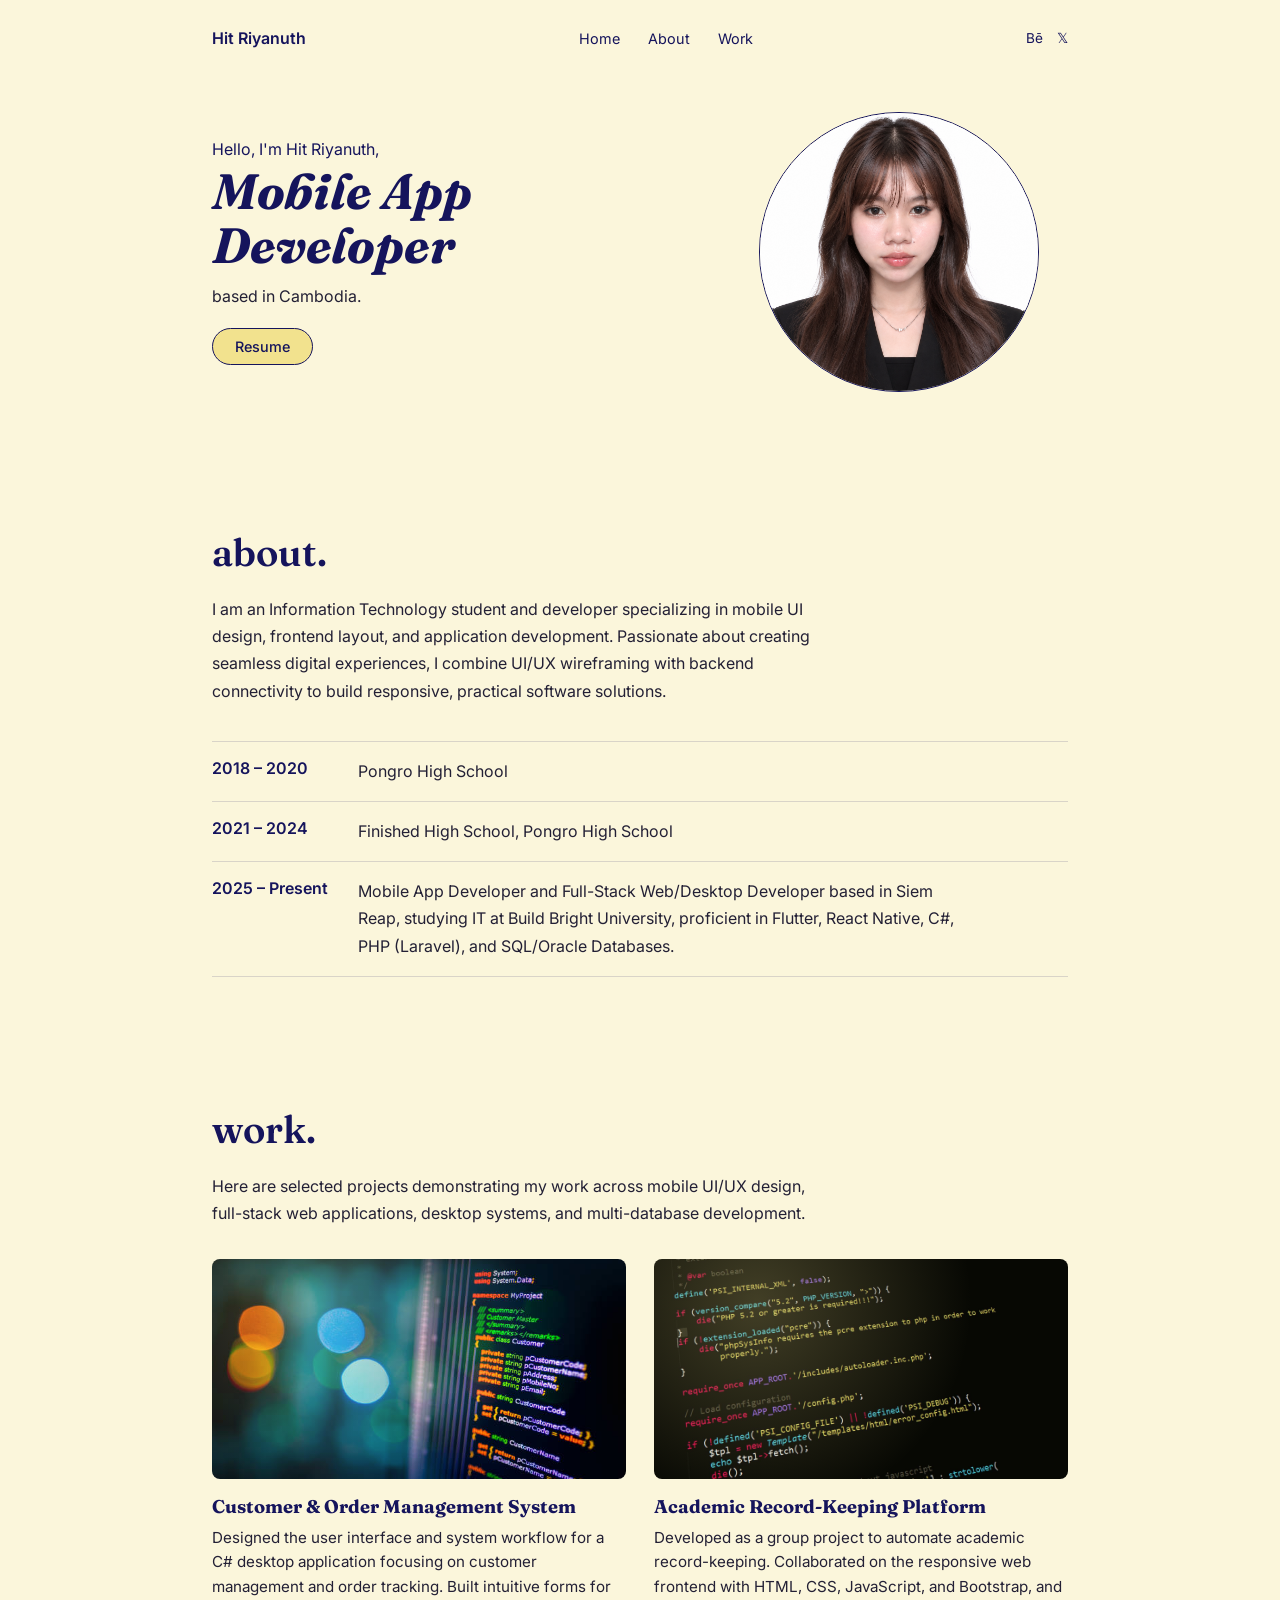
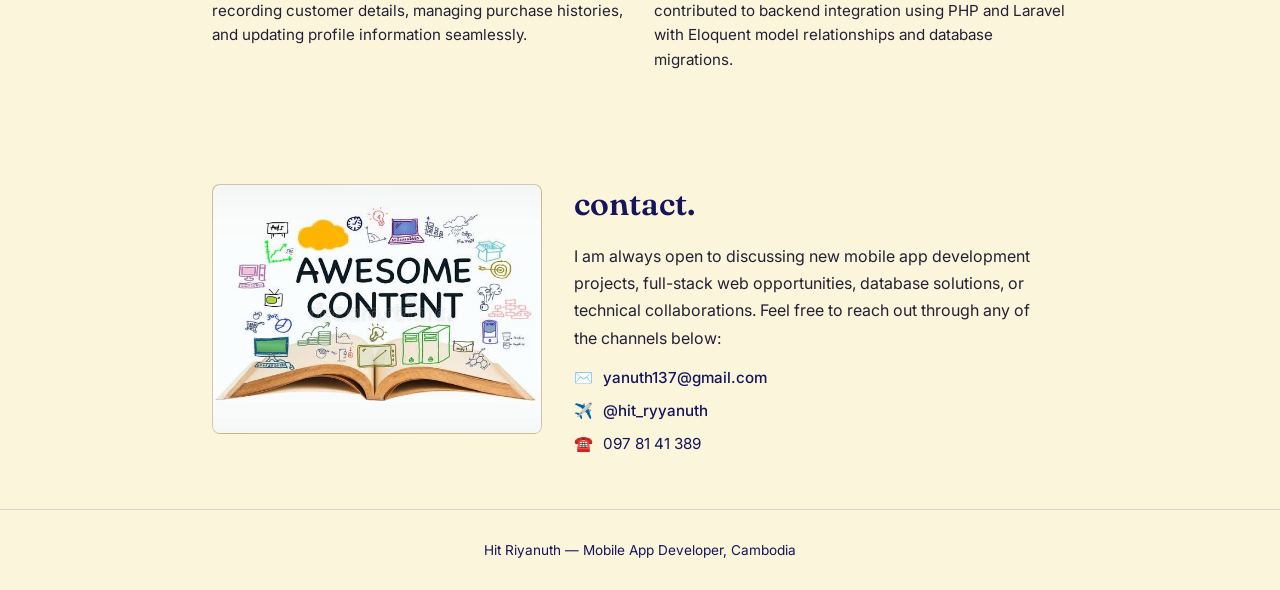
==== html/index.html @ 5d7254d0 "Initial portfolio commit" ====
<!DOCTYPE html>
<html lang="en">
<head>
  <meta charset="UTF-8">
  <meta name="viewport" content="width=device-width, initial-scale=1, viewport-fit=cover">
  <title>Hit Riyanuth — Mobile App Developer</title>
  <link rel="preconnect" href="https://fonts.googleapis.com">
  <link rel="preconnect" href="https://fonts.gstatic.com" crossorigin>
  <link href="https://fonts.googleapis.com/css2?family=Fraunces:ital,opsz,wght@0,9..144,600;1,9..144,600&family=Inter:wght@400;500;600&display=swap" rel="stylesheet">
  <link rel="stylesheet" href="../css/style.css">
</head>
<body>
  <nav>
    <div class="brand">Hit Riyanuth</div>
    <div class="navlinks"><a href="#top">Home</a><a href="#about">About</a><a href="#work">Work</a></div>
    <div class="socials"><span>Bē</span><span>𝕏</span></div>
  </nav>

  <header class="hero" id="top">
    <div class="wrap hero-grid">
      <div>
        <div class="hero-greet">Hello, I'm Hit Riyanuth,</div>
        <h1 class="role">Mobile App<br>Developer</h1>
        <div class="hero-loc">based in Cambodia.</div>
        <a class="btn" href="#contact">Resume</a>
      </div>
      
      <!-- PROFILE PICTURE -->
      <div class="photo-frame">
        <img src="../image/nuth.jpg" alt="Hit Riyanuth Profile Picture">
      </div>
    </div>
  </header>

  <section id="about">
    <div class="wrap">
      <h2 class="section-title">about.</h2>
      <p>I am an Information Technology student and developer specializing in mobile UI design, frontend layout, and application development. Passionate about creating seamless digital experiences, I combine UI/UX wireframing with backend connectivity to build responsive, practical software solutions.</p>

      <ul class="timeline">
        <li><span class="yr">2018 – 2020</span><p>Pongro High School</p></li>
        <li><span class="yr">2021 – 2024</span><p>Finished High School, Pongro High School</p></li>
        <li><span class="yr">2025 – Present</span><p>Mobile App Developer and Full-Stack Web/Desktop Developer based in Siem Reap, studying IT at Build Bright University, proficient in Flutter, React Native, C#, PHP (Laravel), and SQL/Oracle Databases.</p></li>
      </ul>
    </div>
  </section>

  <section id="work">
    <div class="wrap">
      <h2 class="section-title">work.</h2>
      <p class="intro">Here are selected projects demonstrating my work across mobile UI/UX design, full-stack web applications, desktop systems, and multi-database development.</p>

      <div class="work-grid">
        <!-- PROJECT 1 -->
        <div class="case">
          <div class="case-thumb">
            <img src="../image/c-sharp.jpg" alt="Customer & Order Management System Preview">
          </div>
          <h3>Customer &amp; Order Management System</h3>
          <p>Designed the user interface and system workflow for a C# desktop application focusing on customer management and order tracking. Built intuitive forms for recording customer details, managing purchase histories, and updating profile information seamlessly.</p>
        </div>

        <!-- PROJECT 2 -->
        <div class="case">
          <div class="case-thumb">
            <img src="../image/laravel.jpg" alt="Academic Record-Keeping Platform Preview">
          </div>
          <h3>Academic Record-Keeping Platform</h3>
          <p>Developed as a group project to automate academic record-keeping. Collaborated on the responsive web frontend with HTML, CSS, JavaScript, and Bootstrap, and contributed to backend integration using PHP and Laravel with Eloquent model relationships and database migrations.</p>
        </div>
      </div>
    </div>
  </section>

  <section id="contact">
    <div class="wrap contact-grid">
      <!-- CONTACT DECORATIVE IMAGE -->
      <div class="pen-block">
        <img src="../image/content.jpg" alt="Contact Illustration">
      </div>
      <div>
        <h2 class="section-title" style="font-size:2rem;">contact.</h2>
        <p>I am always open to discussing new mobile app development projects, full-stack web opportunities, database solutions, or technical collaborations. Feel free to reach out through any of the channels below:</p>
        <div class="contact-line">✉️ <a href="mailto:yanuth137@gmail.com">yanuth137@gmail.com</a></div>
        <div class="contact-line">✈️ <a href="https://t.me/hit_ryyanuth" target="_blank">@hit_ryyanuth</a></div>
        <div class="contact-line">☎️ <span>097 81 41 389</span></div>
      </div>
    </div>
  </section>

  <footer class="foot">Hit Riyanuth — Mobile App Developer, Cambodia</footer>
</body>
</html>
---- css/style.css ----
:root{
    --navy:#15145c;
    --olive:#4b471f;
    --yellow:#f2e28e;
    --cream:#fbf6db;
    --ink:#232035;
    padding-top:env(safe-area-inset-top,0px);
    padding-bottom:env(safe-area-inset-bottom,0px);
  }
  *{box-sizing:border-box;}
  html{scroll-padding-top:env(safe-area-inset-top,0px);}
  body{
    margin:0;
    background:var(--cream);
    color:var(--ink);
    font-family:'Inter',sans-serif;
  }
  h1,h2{font-family:'Fraunces',serif;margin:0;}
  .wrap{max-width:920px;margin:0 auto;padding:0 32px;}

  nav{
    display:flex;justify-content:space-between;align-items:center;
    padding:28px 32px;max-width:920px;margin:0 auto;
  }
  .brand{font-weight:600;color:var(--navy);}
  .navlinks{display:flex;gap:28px;font-size:0.9rem;color:var(--navy);}
  .navlinks a{color:inherit;text-decoration:none;}
  .socials{display:flex;gap:14px;font-size:0.85rem;color:var(--navy);}

  header.hero{padding:36px 0 80px;}
  .hero-grid{display:grid;grid-template-columns:1.3fr 0.9fr;gap:32px;align-items:center;}
  @media(max-width:640px){.hero-grid{grid-template-columns:1fr;}}
  .hero-greet{color:var(--navy);font-size:1rem;margin-bottom:6px;}
  h1.role{
    font-style:italic;color:var(--navy);
    font-size:clamp(2.1rem,5.5vw,3.1rem);
    line-height:1.08;
  }
  .hero-loc{margin-top:14px;color:var(--ink);}
  .btn{
    display:inline-block;margin-top:22px;
    background:var(--yellow);color:var(--navy);
    border:1px solid var(--navy);
    padding:9px 22px;border-radius:20px;
    font-size:0.9rem;font-weight:500;text-decoration:none;
  }
  .photo-frame{
    width:200px;height:200px;border-radius:50%;
    border:1.5px solid var(--navy);
    margin:0 auto;
    display:flex;align-items:center;justify-content:center;
    background:linear-gradient(160deg,var(--olive),var(--navy));
  }
  .photo-frame span{
    font-family:'Fraunces',serif;color:var(--yellow);
    font-size:2.4rem;
  }

  section{padding:56px 0;}
  h2.section-title{
    font-size:2.4rem;color:var(--navy);font-weight:600;
    margin-bottom:20px;
  }
  #about p{max-width:60ch;line-height:1.7;color:var(--ink);}

  .timeline{margin-top:36px;list-style:none;padding:0;}
  .timeline li{
    display:grid;grid-template-columns:130px 1fr;gap:16px;
    padding:16px 0;border-top:1px solid rgba(21,20,92,0.15);
  }
  .timeline li:last-child{border-bottom:1px solid rgba(21,20,92,0.15);}
  .timeline .yr{color:var(--navy);font-weight:600;}
  .timeline p{margin:0;color:var(--ink);line-height:1.6;}

  #work p.intro{max-width:60ch;line-height:1.7;color:var(--ink);margin-bottom:32px;}
  .work-grid{display:grid;grid-template-columns:1fr 1fr;gap:28px;}
  @media(max-width:640px){.work-grid{grid-template-columns:1fr;}}
  .case-thumb{
    aspect-ratio:4/3;border-radius:2px;
    background:linear-gradient(150deg,var(--navy),var(--olive));
    position:relative;overflow:hidden;
  }
  .case-thumb::after{
    content:'';position:absolute;inset:0;
    background:radial-gradient(circle at 25% 20%, rgba(242,226,142,0.25), transparent 60%);
  }
  .case h3{font-family:'Fraunces',serif;color:var(--navy);font-size:1.15rem;margin:14px 0 8px;}
  .case p{color:var(--ink);line-height:1.6;font-size:0.95rem;margin:0;}

  #contact .contact-grid{display:grid;grid-template-columns:0.8fr 1.2fr;gap:32px;align-items:start;}
  @media(max-width:640px){#contact .contact-grid{grid-template-columns:1fr;}}
  .pen-block{
    aspect-ratio:4/3;border-radius:2px;
    background:linear-gradient(160deg,var(--yellow),var(--cream));
    border:1px solid rgba(21,20,92,0.2);
  }
  #contact p{max-width:48ch;line-height:1.7;color:var(--ink);}
  .contact-line{display:flex;align-items:center;gap:10px;margin-top:14px;color:var(--navy);font-size:0.95rem;}
  .contact-line a{color:var(--navy);text-decoration:none;font-weight:500;}

  footer.foot{
    padding:32px;text-align:center;color:var(--navy);
    font-size:0.85rem;border-top:1px solid rgba(21,20,92,0.15);
  }
  /* Profile Picture Circle Frame */
.photo-frame {
  width: 280px;
  height: 280px;
  border-radius: 50%;
  overflow: hidden;
  display: flex;
  align-items: center;
  justify-content: center;
}

.photo-frame img {
  width: 100%;
  height: 100%;
  object-fit: cover;
}

/* Work Case Study Thumbnails */
.case-thumb {
  width: 100%;
  height: 220px;
  border-radius: 8px;
  overflow: hidden;
  margin-bottom: 1rem;
}

.case-thumb img {
  width: 100%;
  height: 100%;
  object-fit: cover;
}

/* Contact Image Block */
.pen-block {
  width: 100%;
  height: 250px;
  border-radius: 8px;
  overflow: hidden;
}

.pen-block img {
  width: 100%;
  height: 100%;
  object-fit: cover;
}
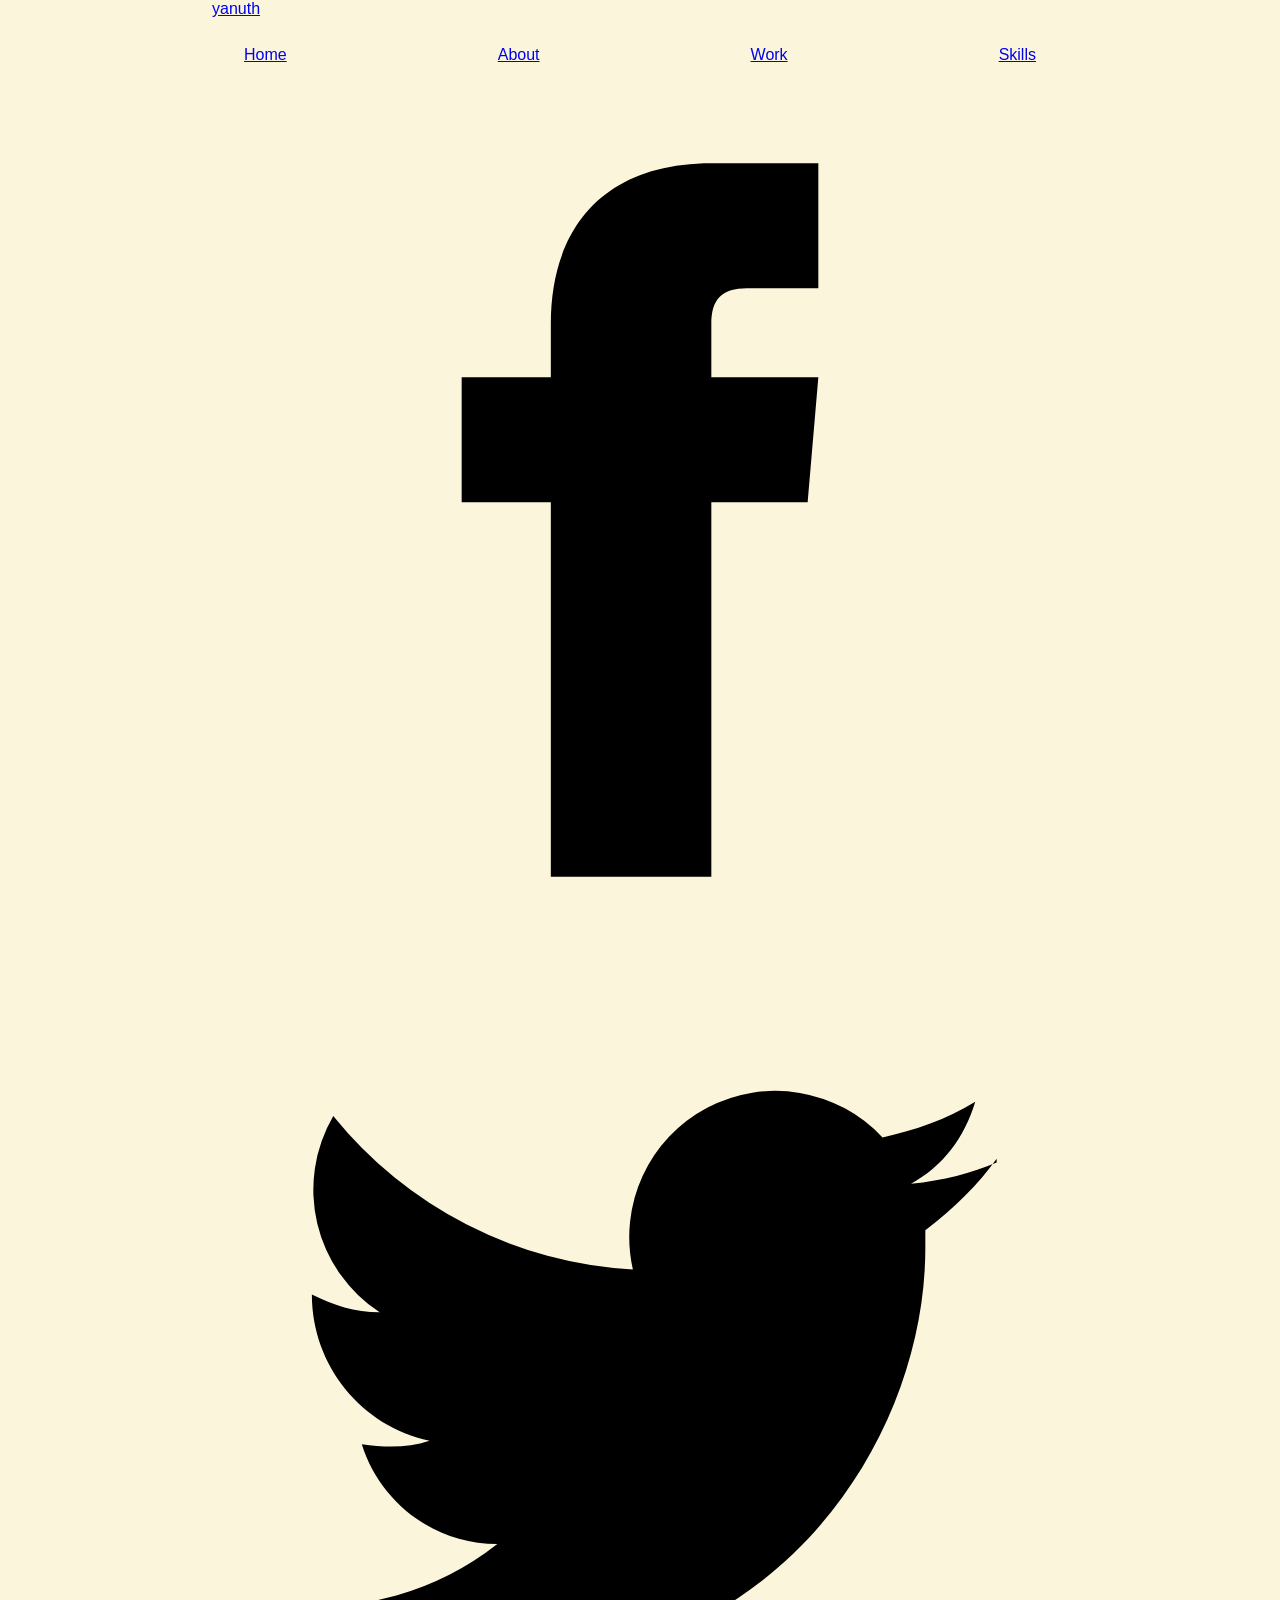
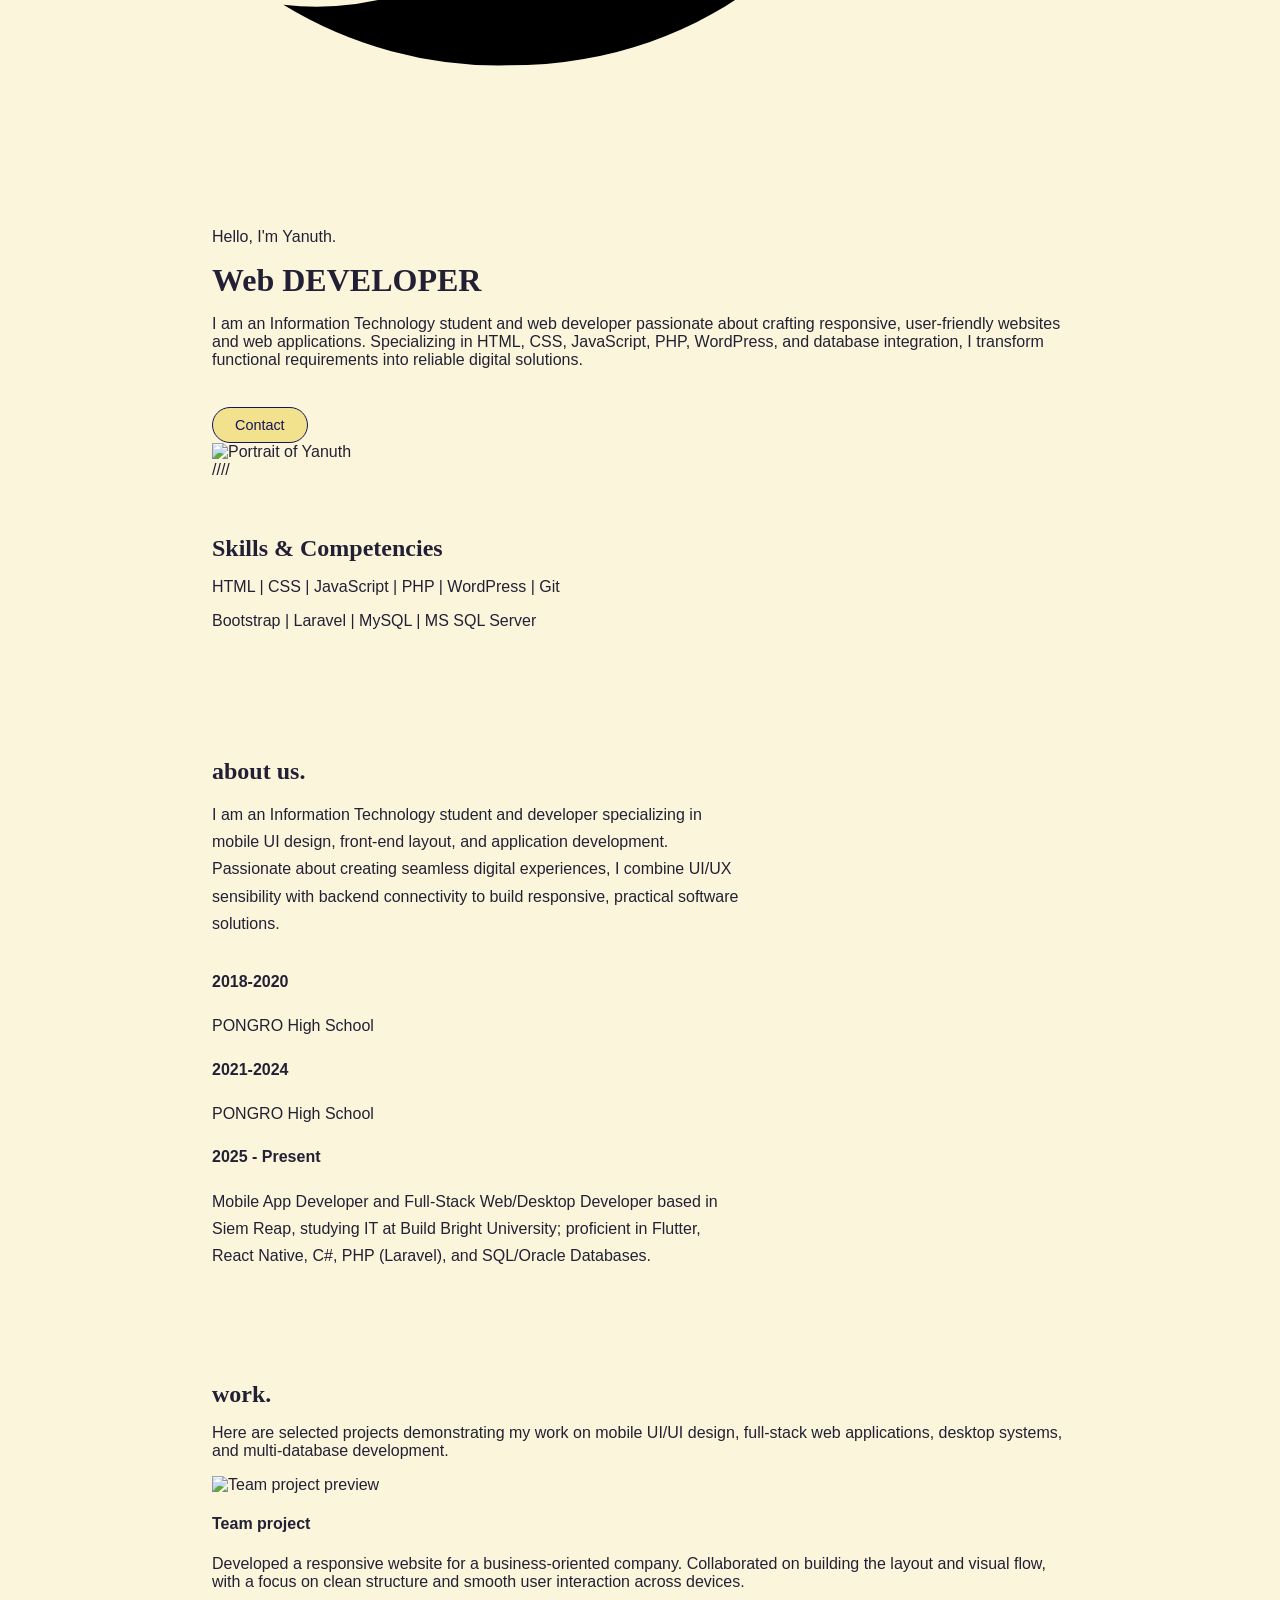
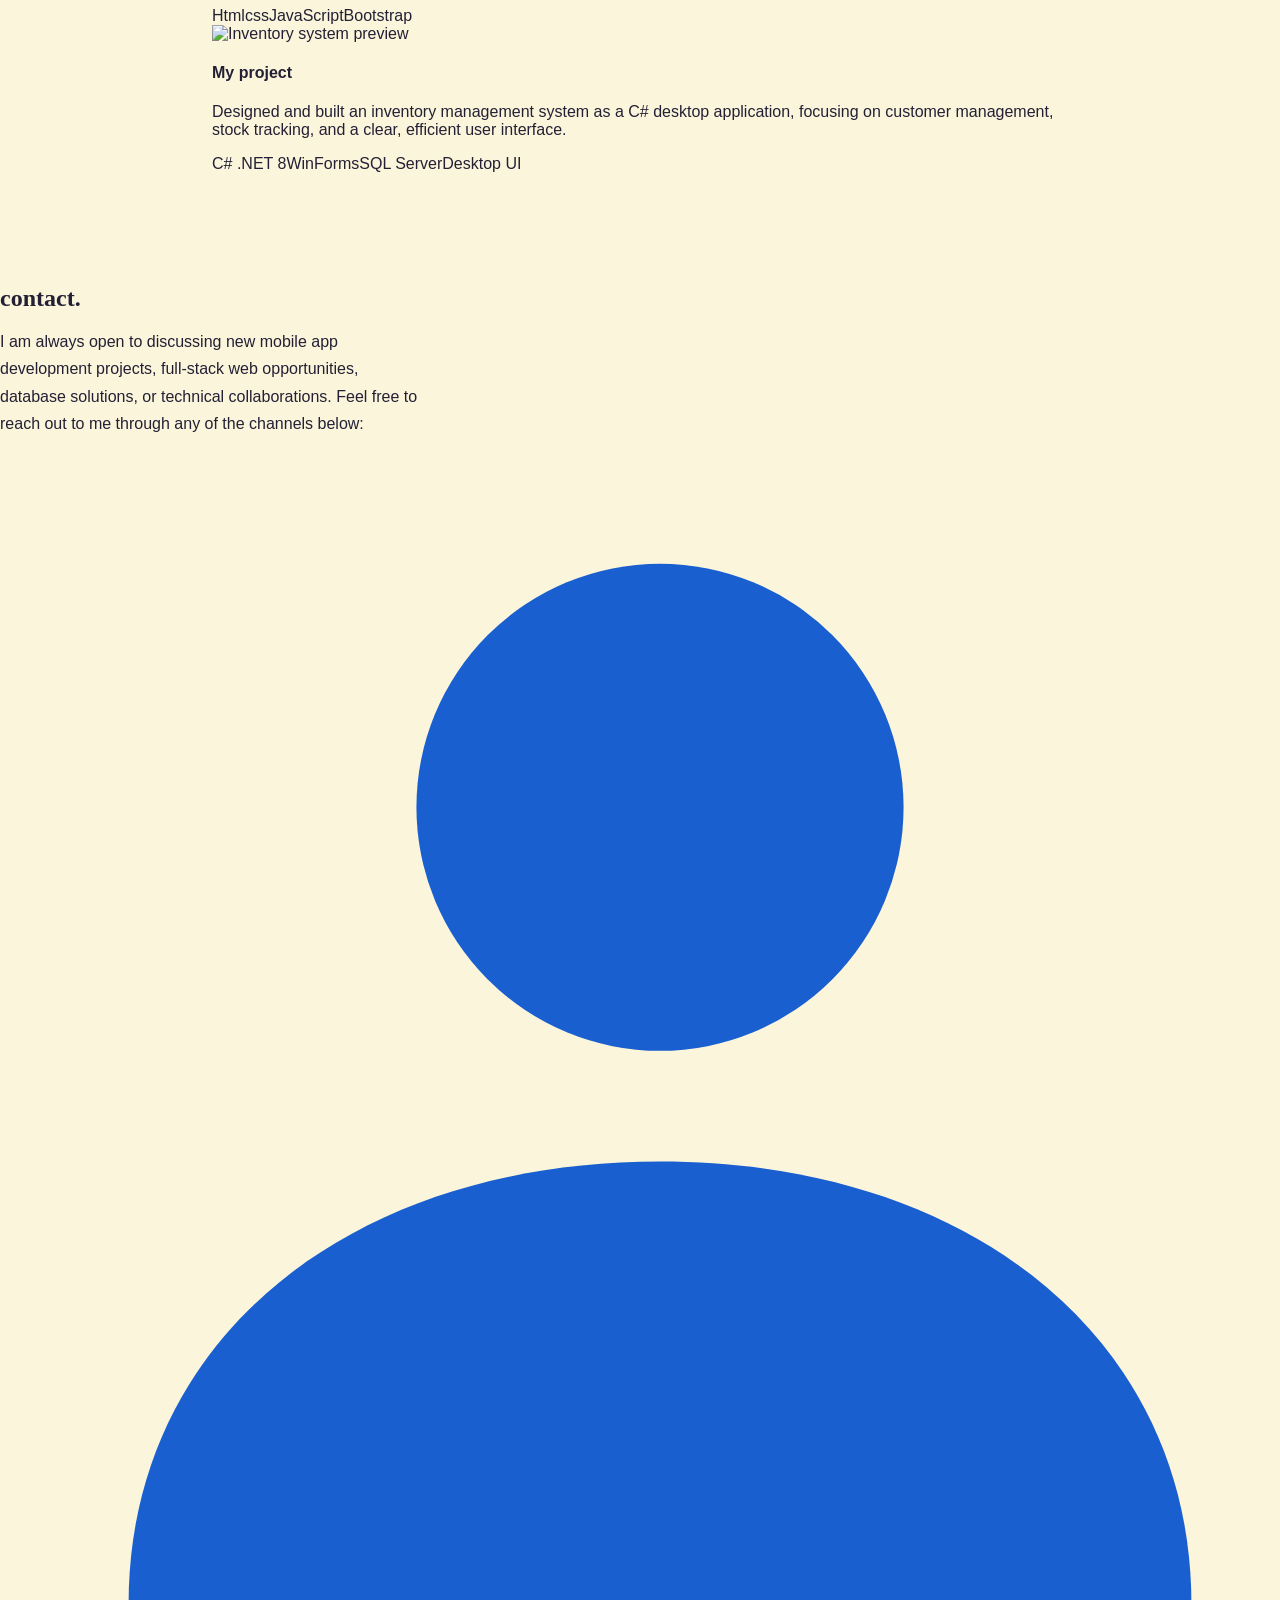
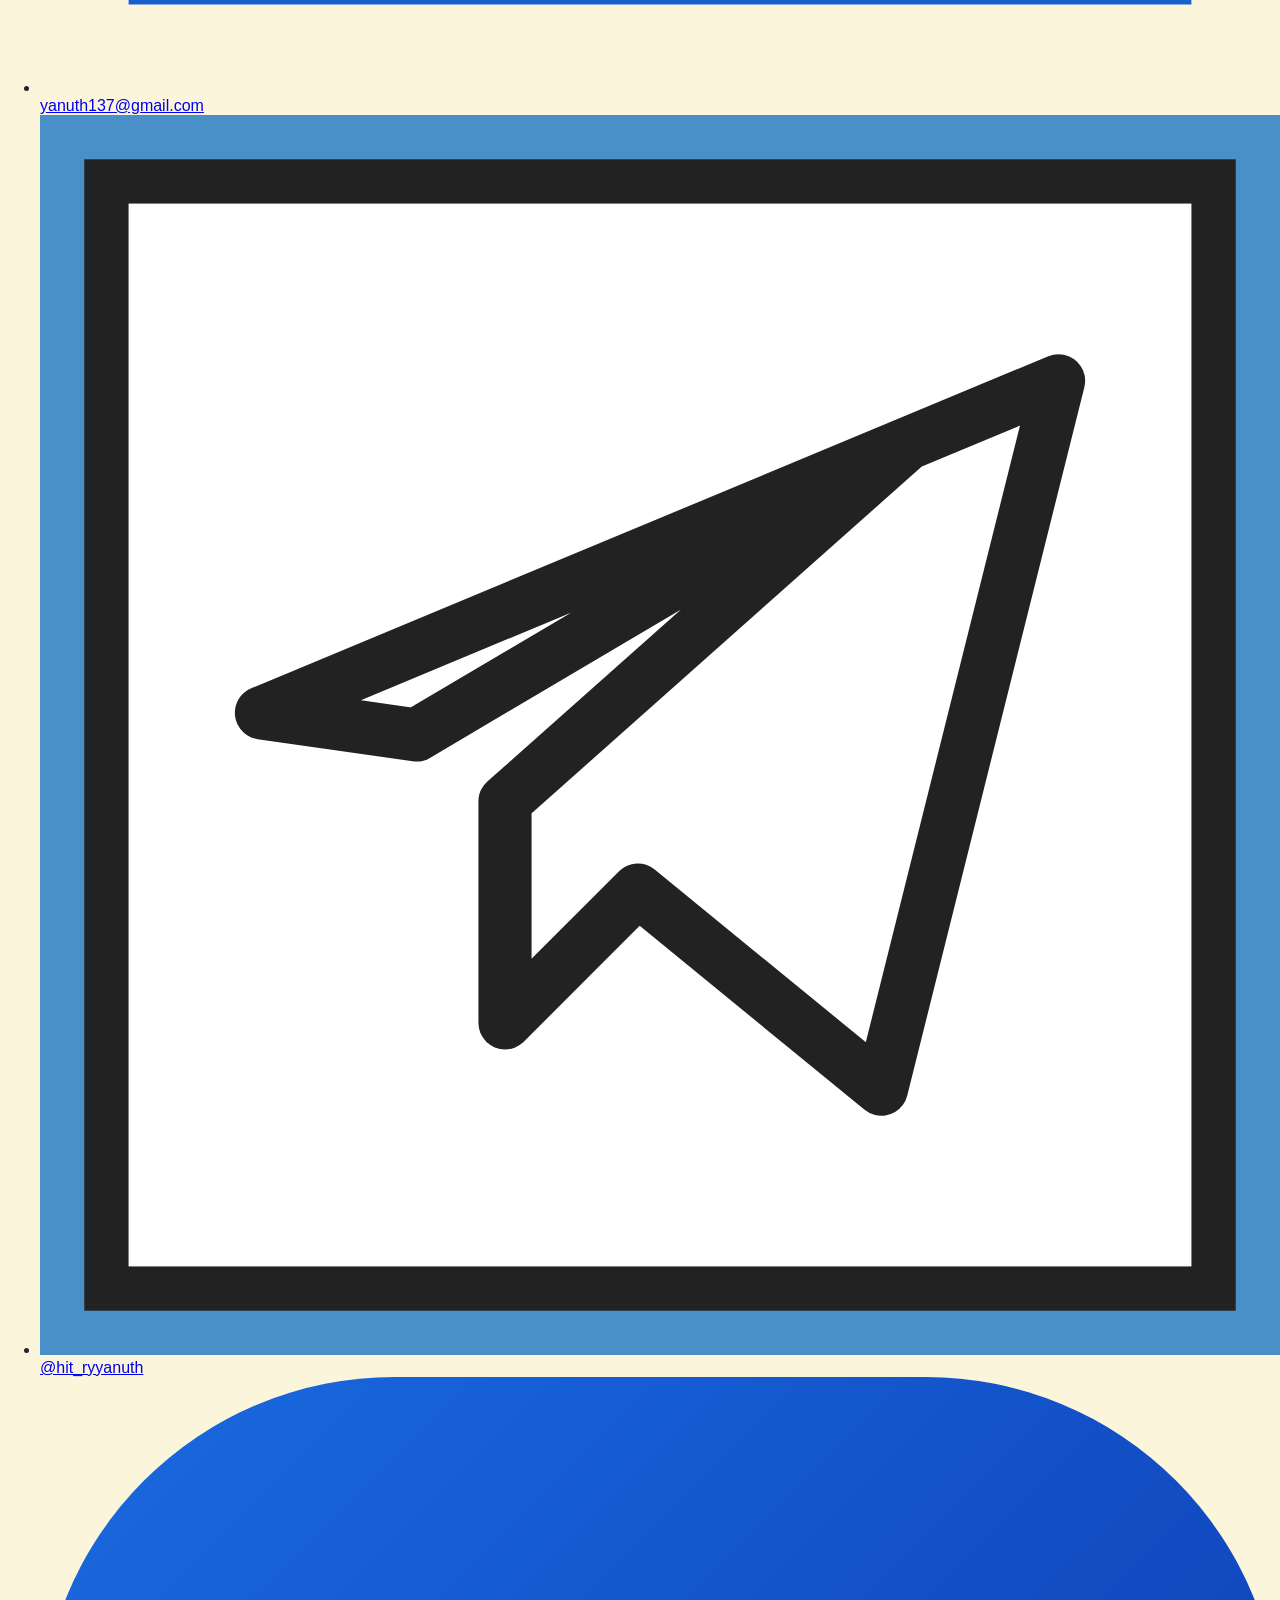
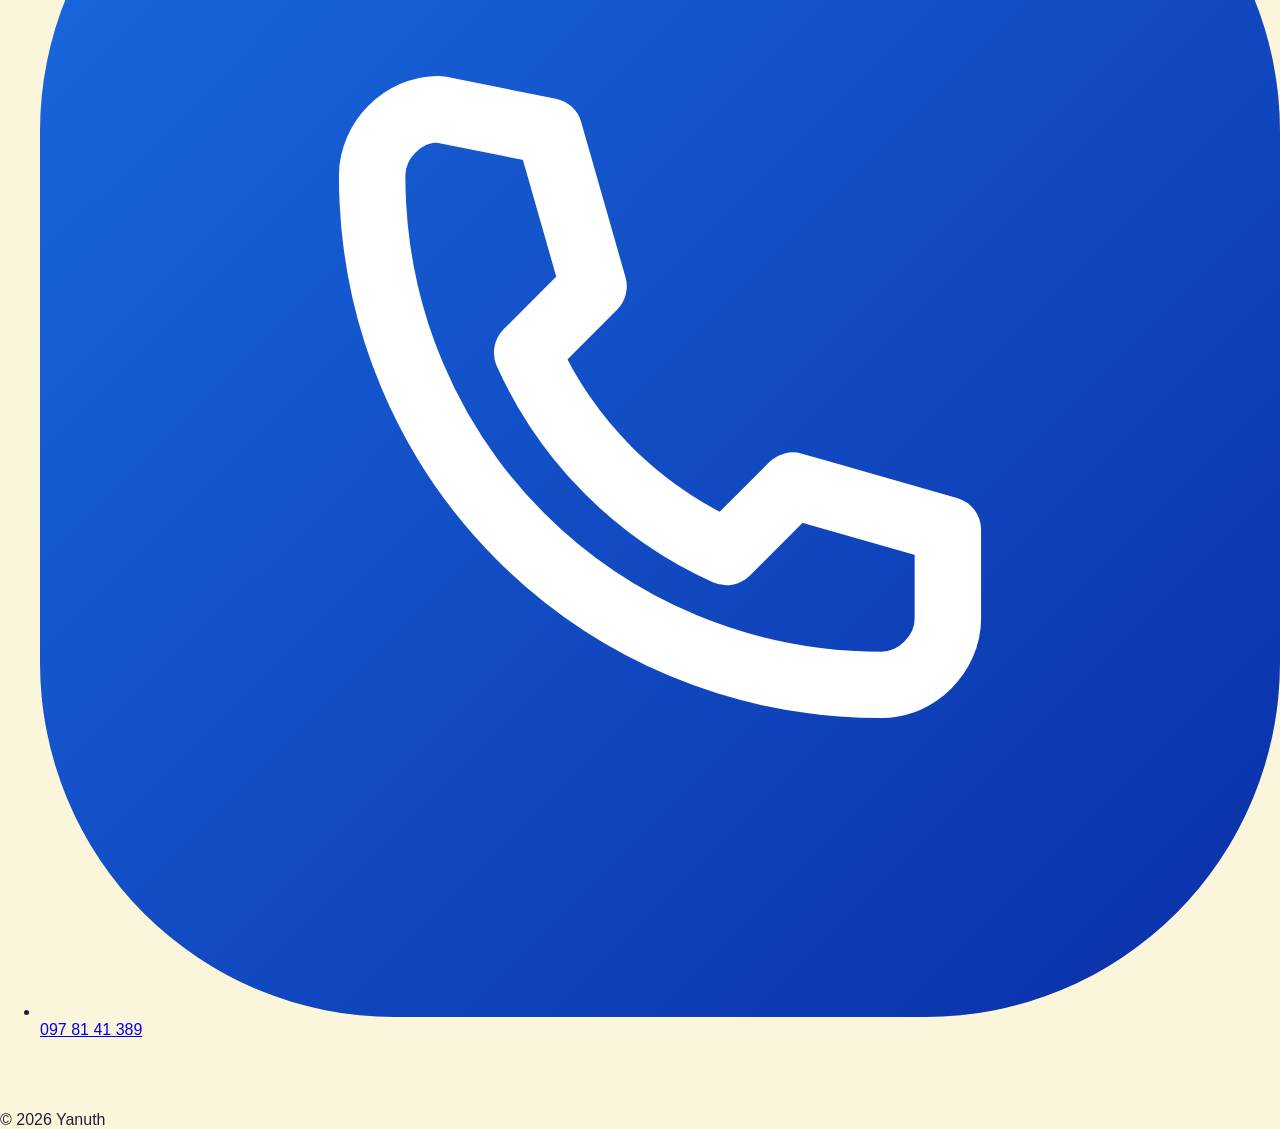
==== commit 07fdd2ba: "Add files via upload" ====
--- a/html/index.html
+++ b/html/index.html
@@ -1,93 +1,145 @@
-<!DOCTYPE html>
-<html lang="en">
-<head>
-  <meta charset="UTF-8">
-  <meta name="viewport" content="width=device-width, initial-scale=1, viewport-fit=cover">
-  <title>Hit Riyanuth — Mobile App Developer</title>
-  <link rel="preconnect" href="https://fonts.googleapis.com">
-  <link rel="preconnect" href="https://fonts.gstatic.com" crossorigin>
-  <link href="https://fonts.googleapis.com/css2?family=Fraunces:ital,opsz,wght@0,9..144,600;1,9..144,600&family=Inter:wght@400;500;600&display=swap" rel="stylesheet">
-  <link rel="stylesheet" href="../css/style.css">
-</head>
-<body>
-  <nav>
-    <div class="brand">Hit Riyanuth</div>
-    <div class="navlinks"><a href="#top">Home</a><a href="#about">About</a><a href="#work">Work</a></div>
-    <div class="socials"><span>Bē</span><span>𝕏</span></div>
-  </nav>
-
-  <header class="hero" id="top">
-    <div class="wrap hero-grid">
-      <div>
-        <div class="hero-greet">Hello, I'm Hit Riyanuth,</div>
-        <h1 class="role">Mobile App<br>Developer</h1>
-        <div class="hero-loc">based in Cambodia.</div>
-        <a class="btn" href="#contact">Resume</a>
-      </div>
-      
-      <!-- PROFILE PICTURE -->
-      <div class="photo-frame">
-        <img src="../image/nuth.jpg" alt="Hit Riyanuth Profile Picture">
-      </div>
-    </div>
-  </header>
-
-  <section id="about">
-    <div class="wrap">
-      <h2 class="section-title">about.</h2>
-      <p>I am an Information Technology student and developer specializing in mobile UI design, frontend layout, and application development. Passionate about creating seamless digital experiences, I combine UI/UX wireframing with backend connectivity to build responsive, practical software solutions.</p>
-
-      <ul class="timeline">
-        <li><span class="yr">2018 – 2020</span><p>Pongro High School</p></li>
-        <li><span class="yr">2021 – 2024</span><p>Finished High School, Pongro High School</p></li>
-        <li><span class="yr">2025 – Present</span><p>Mobile App Developer and Full-Stack Web/Desktop Developer based in Siem Reap, studying IT at Build Bright University, proficient in Flutter, React Native, C#, PHP (Laravel), and SQL/Oracle Databases.</p></li>
-      </ul>
-    </div>
-  </section>
-
-  <section id="work">
-    <div class="wrap">
-      <h2 class="section-title">work.</h2>
-      <p class="intro">Here are selected projects demonstrating my work across mobile UI/UX design, full-stack web applications, desktop systems, and multi-database development.</p>
-
-      <div class="work-grid">
-        <!-- PROJECT 1 -->
-        <div class="case">
-          <div class="case-thumb">
-            <img src="../image/c-sharp.jpg" alt="Customer & Order Management System Preview">
-          </div>
-          <h3>Customer &amp; Order Management System</h3>
-          <p>Designed the user interface and system workflow for a C# desktop application focusing on customer management and order tracking. Built intuitive forms for recording customer details, managing purchase histories, and updating profile information seamlessly.</p>
-        </div>
-
-        <!-- PROJECT 2 -->
-        <div class="case">
-          <div class="case-thumb">
-            <img src="../image/laravel.jpg" alt="Academic Record-Keeping Platform Preview">
-          </div>
-          <h3>Academic Record-Keeping Platform</h3>
-          <p>Developed as a group project to automate academic record-keeping. Collaborated on the responsive web frontend with HTML, CSS, JavaScript, and Bootstrap, and contributed to backend integration using PHP and Laravel with Eloquent model relationships and database migrations.</p>
-        </div>
-      </div>
-    </div>
-  </section>
-
-  <section id="contact">
-    <div class="wrap contact-grid">
-      <!-- CONTACT DECORATIVE IMAGE -->
-      <div class="pen-block">
-        <img src="../image/content.jpg" alt="Contact Illustration">
-      </div>
-      <div>
-        <h2 class="section-title" style="font-size:2rem;">contact.</h2>
-        <p>I am always open to discussing new mobile app development projects, full-stack web opportunities, database solutions, or technical collaborations. Feel free to reach out through any of the channels below:</p>
-        <div class="contact-line">✉️ <a href="mailto:yanuth137@gmail.com">yanuth137@gmail.com</a></div>
-        <div class="contact-line">✈️ <a href="https://t.me/hit_ryyanuth" target="_blank">@hit_ryyanuth</a></div>
-        <div class="contact-line">☎️ <span>097 81 41 389</span></div>
-      </div>
-    </div>
-  </section>
-
-  <footer class="foot">Hit Riyanuth — Mobile App Developer, Cambodia</footer>
-</body>
+<!DOCTYPE html>
+<html lang="en">
+<head>
+<meta charset="UTF-8">
+<meta name="viewport" content="width=device-width, initial-scale=1">
+<title>Yanuth | Web Developer</title>
+<link rel="preconnect" href="https://fonts.googleapis.com">
+<link href="https://fonts.googleapis.com/css2?family=Poppins:wght@400;500;600;800&family=Playfair+Display:wght@500;700&display=swap" rel="stylesheet">
+<link rel="stylesheet" href="../css/style.css">
+</head>
+<body>
+
+<header>
+  <div class="wrap">
+    <a class="logo" href="#top">yanuth</a>
+    <nav aria-label="Main">
+      <a href="#top">Home</a>
+      <a href="#about">About</a>
+      <a href="#work">Work</a>
+      <a href="#skills">Skills</a>
+    </nav>
+    <div class="social">
+      <a href="#" aria-label="Facebook"><svg viewBox="0 0 24 24"><path d="M14 8V6.5c0-.7.3-1 1-1h2V2h-3c-3 0-4.5 1.8-4.5 4.5V8H7v3.5h2.5V22H14V11.5h2.7L17 8z"/></svg></a>
+      <a href="#" aria-label="Twitter"><svg viewBox="0 0 24 24"><path d="M22 5.9c-.7.3-1.5.5-2.4.6.9-.5 1.5-1.3 1.8-2.3-.8.5-1.7.8-2.6 1a4.1 4.1 0 0 0-7 3.7A11.6 11.6 0 0 1 3.4 4.600a4.100 4.100 0 0 0 1.300 5.500c-.7 0-1.300-.2-1.900-.5 0 2 1.400 3.700 3.300 4.100-.6.2-1.200.2-1.900.1.500 1.600 2 2.800 3.800 2.800A8.200 8.200 0 0 1 2 18.300 11.600 11.600 0 0 0 8.300 20c7.500 0 11.700-6.300 11.700-11.700v-.5c.8-.6 1.500-1.300 2-2z"/></svg></a>
+    </div>
+  </div>
+</header>
+
+<main id="top">
+  <div class="wrap">
+    <div class="hero">
+      <div>
+        <p class="hello">Hello, I'm Yanuth.</p>
+        <h1>Web DEVELOPER</h1>
+        <p class="lead">I am an Information Technology student and web developer passionate about crafting responsive, user-friendly websites and web applications. Specializing in HTML, CSS, JavaScript, PHP, WordPress, and database integration, I transform functional requirements into reliable digital solutions.</p>
+        <a class="btn contact-btn" href="#contact">Contact</a>
+      </div>
+
+     <div class="photo-wrap">
+        <img src="../image/nuth.png" alt="Portrait of Yanuth">
+      </div>
+        <span class="slashes" aria-hidden="true">////</span>
+      </div>
+    </div>
+  </div>
+  </div>
+
+  <section id="skills" class="skills-section">
+    <div class="wrap">
+      <h2 class="skills-title">Skills &amp; Competencies</h2>
+      <p class="skill-row">HTML | CSS | JavaScript | PHP | WordPress | Git</p>
+      <p class="skill-row">Bootstrap | Laravel | MySQL | MS SQL Server</p>
+    </div>
+  </section>
+
+  <section id="about" class="about">
+    <div class="wrap">
+      <h2 class="big">about us.</h2>
+      <p class="intro">I am an Information Technology student and developer specializing in mobile UI design, front-end layout, and application development. Passionate about creating seamless digital experiences, I combine UI/UX sensibility with backend connectivity to build responsive, practical software solutions.</p>
+      <div class="timeline">
+        <div><h4>2018-2020</h4><p>PONGRO High School</p></div>
+        <div><h4>2021-2024</h4><p> PONGRO High School</p></div>
+        <div><h4>2025 - Present</h4><p>Mobile App Developer and Full-Stack Web/Desktop Developer based in Siem Reap, studying IT at Build Bright University; proficient in Flutter, React Native, C#, PHP (Laravel), and SQL/Oracle Databases.</p></div>
+      </div>
+    </div>
+  </section>
+
+  <section id="work" class="work">
+    <div class="wrap">
+      <h2 class="big">work.</h2>
+      <p>Here are selected projects demonstrating my work on mobile UI/UI design, full-stack web applications, desktop systems, and multi-database development.</p>
+
+      <article class="project">
+        <!-- <div class="thumb" role="img" aria-label="Team project preview"></div> -->
+        <div class="thumb">
+          <img src="../image/teamproject.png" alt="Team project preview">
+        </div>
+        <div>
+          <h4>Team project</h4>
+          <p>Developed a responsive website for a business-oriented company. Collaborated on building the layout and visual flow, with a focus on clean structure and smooth user interaction across devices.</p>
+          <div class="tags"><span>Html</span><span>css</span><span>JavaScript</span><span>Bootstrap</span></div>
+        </div>
+      </article>
+
+      <article class="project">
+        <!-- <div class="thumb dark" role="img" aria-label="My project preview"></div> -->
+        <div class="thumb dark"><img src="../image/myproject.png" alt="Inventory system preview"></div>
+        <div>
+          <h4>My project</h4>
+          <p>Designed and built an inventory management system as a C# desktop application, focusing on customer management, stock tracking, and a clear, efficient user interface.</p>
+          <div class="tags"><span>C# .NET 8</span><span>WinForms</span><span>SQL Server</span><span>Desktop UI</span></div>
+        </div>
+      </article>
+    </div>
+  </section>
+
+  <section class="contact" id="contact">
+  <h2>contact.</h2>
+ 
+  <p>
+    I am always open to discussing new mobile app development projects,
+    full-stack web opportunities, database solutions, or technical
+    collaborations. Feel free to reach out to me through any of the
+    channels below:
+  </p>
+ 
+  <ul class="channels">
+    <li>
+      <svg viewBox="0 0 28 28" aria-hidden="true">
+        <circle cx="14" cy="8" r="5.5" fill="#1a5fd0"/>
+        <path d="M2 26c0-6 5-10 12-10s12 4 12 10z" fill="#1a5fd0"/>
+      </svg>
+      <a class="email" href="mailto:yanuth137@gmail.com">yanuth137@gmail.com</a>
+    </li>
+ 
+    <li>
+      <svg viewBox="0 0 28 28" aria-hidden="true">
+        <rect width="28" height="28" fill="#4a90c8"/>
+        <rect x="1.5" y="1.5" width="25" height="25" fill="#fff" stroke="#222" stroke-width="1"/>
+        <path d="M5 13.5 23 6l-4 16-5.5-4.5-3 3v-5l9-8-11 6.5z" fill="#fff" stroke="#222" stroke-width="1.2" stroke-linejoin="round"/>
+      </svg>
+      <a class="telegram" href="https://t.me/hit_ryyanuth" target="_blank" rel="noopener">@hit_ryyanuth</a>
+    </li>
+ 
+    <li>
+      <svg viewBox="0 0 28 28" aria-hidden="true">
+        <defs>
+          <linearGradient id="ph" x1="0" y1="0" x2="1" y2="1">
+            <stop offset="0" stop-color="#1a6be0"/>
+            <stop offset="1" stop-color="#0a2fa8"/>
+          </linearGradient>
+        </defs>
+        <rect width="28" height="28" rx="8" fill="url(#ph)"/>
+        <path d="M9 7.5c-.8 0-1.5.7-1.5 1.5 0 6.4 5.1 11.5 11.5 11.5.8 0 1.5-.7 1.5-1.5v-2l-3.5-1-1.5 1.5c-2-.9-3.6-2.500-4.500-4.500l1.500-1.500-1-3.500z" fill="none" stroke="#fff" stroke-width="1.5" stroke-linejoin="round"/>
+      </svg>
+      <a href="tel:+855978141389">097 81 41 389</a>
+    </li>
+  </ul>
+</section>
+</main>
+
+<footer>&copy; 2026 Yanuth</footer>
+
+</body>
 </html>
